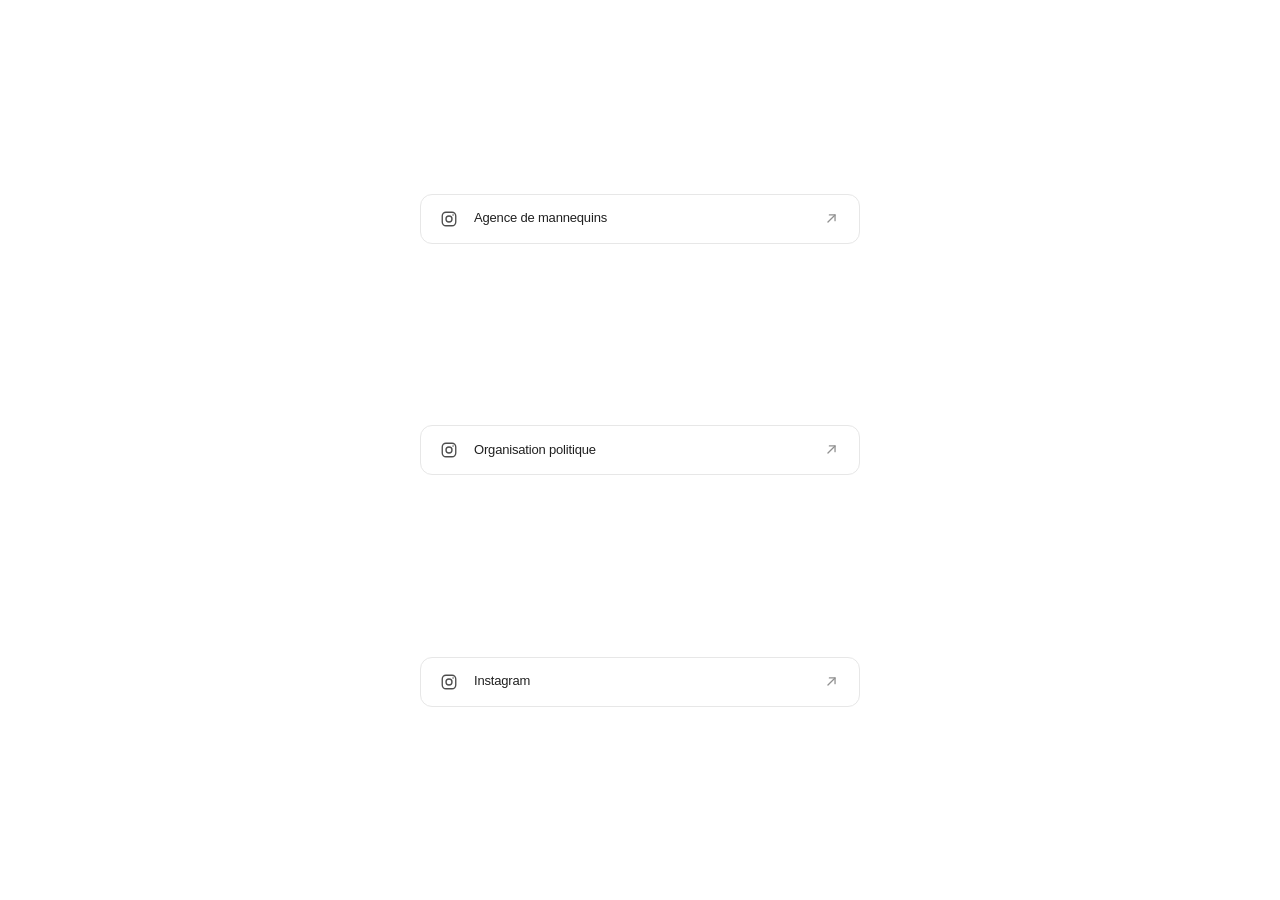
==== index.html @ 720df715 "Remove TikTok link from bio page" ====
<!DOCTYPE html>
<html lang="fr">
<head>
<meta charset="utf-8">
<meta name="viewport" content="width=device-width, initial-scale=1, viewport-fit=cover">
<meta name="theme-color" content="#ffffff">
<meta name="description" content="Agence de mannequins, organisation politique et Instagram.">
<title>Liens</title>
<link rel="stylesheet" href="styles.css">
</head>
<body>
<main class="page">
<nav class="links" aria-label="Liens">
    <a class="card" href="https://www.instagram.com/16parismanagement" target="_blank" rel="noopener noreferrer" aria-label="Agence de mannequins">
      <span class="icon" aria-hidden="true"> <svg viewBox="0 0 24 24" fill="none" stroke="currentColor" stroke-width="1.8" stroke-linecap="round" stroke-linejoin="round" > <rect x="3" y="3" width="18" height="18" rx="5" ></rect> <circle cx="12" cy="12" r="4" ></circle> <circle cx="17.4" cy="6.6" r="1" fill="currentColor" stroke="none" ></circle> </svg> </span>
      <span class="label">Agence de mannequins</span>
      <span class="arrow" aria-hidden="true"> <svg viewBox="0 0 24 24" fill="none" stroke="currentColor" stroke-width="1.8" stroke-linecap="round" stroke-linejoin="round" > <path d="M7 17L17 7"></path> <path d="M9 7h8v8"></path> </svg> </span>
    </a>
    <a class="card" href="https://www.instagram.com/lesnouveauxperesfondateurs" target="_blank" rel="noopener noreferrer" aria-label="Organisation politique">
      <span class="icon" aria-hidden="true"> <svg viewBox="0 0 24 24" fill="none" stroke="currentColor" stroke-width="1.8" stroke-linecap="round" stroke-linejoin="round" > <rect x="3" y="3" width="18" height="18" rx="5" ></rect> <circle cx="12" cy="12" r="4" ></circle> <circle cx="17.4" cy="6.6" r="1" fill="currentColor" stroke="none" ></circle> </svg> </span>
      <span class="label">Organisation politique</span>
      <span class="arrow" aria-hidden="true"> <svg viewBox="0 0 24 24" fill="none" stroke="currentColor" stroke-width="1.8" stroke-linecap="round" stroke-linejoin="round" > <path d="M7 17L17 7"></path> <path d="M9 7h8v8"></path> </svg> </span>
    </a>
    <a class="card" href="https://www.instagram.com/vsljt" target="_blank" rel="noopener noreferrer" aria-label="Instagram">
      <span class="icon" aria-hidden="true"> <svg viewBox="0 0 24 24" fill="none" stroke="currentColor" stroke-width="1.8" stroke-linecap="round" stroke-linejoin="round" > <rect x="3" y="3" width="18" height="18" rx="5" ></rect> <circle cx="12" cy="12" r="4" ></circle> <circle cx="17.4" cy="6.6" r="1" fill="currentColor" stroke="none" ></circle> </svg> </span>
      <span class="label">Instagram</span>
      <span class="arrow" aria-hidden="true"> <svg viewBox="0 0 24 24" fill="none" stroke="currentColor" stroke-width="1.8" stroke-linecap="round" stroke-linejoin="round" > <path d="M7 17L17 7"></path> <path d="M9 7h8v8"></path> </svg> </span>
    </a>
  </nav>
</main>
</body>
</html>
---- styles.css ----
/* Base and white canvas */
:root {
  color-scheme:light;
  --ink:#202020;
  --line:#e7e7e7;
  --ease:cubic-bezier(.22,1,.36,1);
}

* {
  box-sizing:border-box;
  margin:0;
  padding:0;
}

html {
  -webkit-text-size-adjust:100%;
  background:#fff;
}

body {
  min-height:100svh;
  background:#fff;
  color:var(--ink);
  font-family:-apple-system,BlinkMacSystemFont,"Helvetica Neue",Arial,sans-serif;
  -webkit-font-smoothing:antialiased;
  text-rendering:optimizeLegibility;
  padding: max(24px,env(safe-area-inset-top)) max(24px,env(safe-area-inset-right)) max(24px,env(safe-area-inset-bottom)) max(24px,env(safe-area-inset-left));
}

/* Full-height link layout */
.page {
  width:100%;
  max-width:440px;
  margin:0 auto;
}

.links {
  min-height:calc(100svh - max(24px,env(safe-area-inset-top)) - max(24px,env(safe-area-inset-bottom)));
  display:flex;
  flex-direction:column;
  justify-content:space-evenly;
  gap:28px;
  padding:16px 0;
}

/* Link buttons and interaction states */
.card {
  min-height:50px;
  flex-shrink:0;
  display:flex;
  align-items:center;
  gap:16px;
  padding:11px 18px;
  color:var(--ink);
  background:#fff;
  border:1px solid var(--line);
  border-radius:12px;
  text-decoration:none;
  -webkit-tap-highlight-color:transparent;
  transition:transform .3s var(--ease),border-color .3s ease,background-color .3s ease,box-shadow .3s ease;
}

.icon {
  width:19px;
  height:19px;
  flex:0 0 19px;
  display:grid;
  place-items:center;
  color:#4e4e4e;
}

.icon svg {
  width:18px;
  height:18px;
  display:block;
}

.label {
  flex:1;
  min-width:0;
  font-size:13px;
  font-weight:500;
  letter-spacing:-.18px;
  line-height:1.45;
}

.arrow {
  width:18px;
  height:18px;
  flex:0 0 18px;
  color:#909090;
  transition:color .3s ease,transform .3s var(--ease);
}

.arrow svg {
  width:17px;
  height:17px;
  display:block;
}

.card:focus-visible {
  outline:2px solid var(--ink);
  outline-offset:4px;
}

.card:active {
  transform:scale(.985);
  background:#f6f6f6;
}

@media(hover:hover) {
  .card:hover {
    background:#fafafa;
    border-color:#c5c5c5;
    transform:translateY(-2px);
    box-shadow:0 5px 16px #00000004;
  }
  .card:hover .arrow {
    transform:translate(2px,-2px);
    color:var(--ink);
  }
}

/* Staggered entrance; independent translation keeps hover interactions smooth. */
.card {
  --entrance-delay:80ms;
  animation:
    card-reveal 800ms var(--ease) var(--entrance-delay) both,
    card-float 6s ease-in-out calc(var(--entrance-delay) + 800ms) infinite;
}

.card:nth-child(2) { --entrance-delay:240ms; }
.card:nth-child(3) { --entrance-delay:400ms; }
.card:nth-child(4) { --entrance-delay:560ms; }

@keyframes card-reveal {
  from { opacity:0; scale:.985; translate:0 14px; }
  to { opacity:1; scale:1; translate:0 0; }
}

@keyframes card-float {
  0%,100% { translate:0 0; }
  50% { translate:0 -3px; }
}

/* Compact screens and accessibility */
@media(max-width:360px) {
  body {
    padding-left:18px;
    padding-right:18px;
  }
  .card {
    padding:11px 16px;
    gap:14px;
  }
  .label {
    font-size:13px;
  }
}

@media(prefers-reduced-motion:reduce) {
  *,*::before,*::after {
    animation:none!important;
    transition:none!important;
    scroll-behavior:auto!important;
  }
}
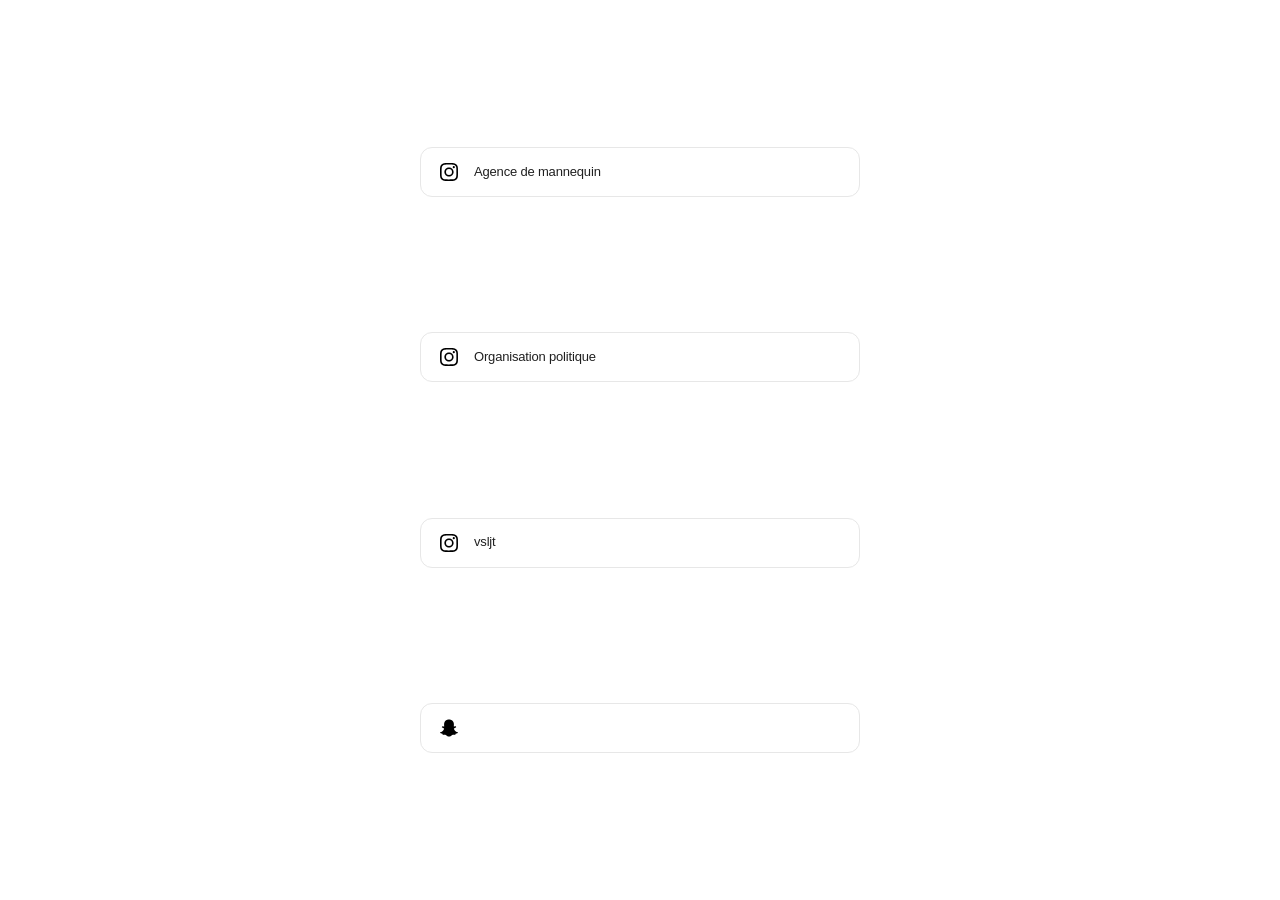
==== commit ac88e268: "Center bio links and add monochrome Snapchat logo" ====
--- a/index.html
+++ b/index.html
@@ -10,21 +10,21 @@
 </head>
 <body>
 <main class="page">
-<nav class="links" aria-label="Liens">
-    <a class="card" href="https://www.instagram.com/16parismanagement" target="_blank" rel="noopener noreferrer" aria-label="Agence de mannequins">
-      <span class="icon" aria-hidden="true"> <svg viewBox="0 0 24 24" fill="none" stroke="currentColor" stroke-width="1.8" stroke-linecap="round" stroke-linejoin="round" > <rect x="3" y="3" width="18" height="18" rx="5" ></rect> <circle cx="12" cy="12" r="4" ></circle> <circle cx="17.4" cy="6.6" r="1" fill="currentColor" stroke="none" ></circle> </svg> </span>
-      <span class="label">Agence de mannequins</span>
-      <span class="arrow" aria-hidden="true"> <svg viewBox="0 0 24 24" fill="none" stroke="currentColor" stroke-width="1.8" stroke-linecap="round" stroke-linejoin="round" > <path d="M7 17L17 7"></path> <path d="M9 7h8v8"></path> </svg> </span>
+  <nav class="links" aria-label="Liens">
+    <a class="card" href="https://www.instagram.com/16parismanagement" target="_blank" rel="noopener noreferrer" aria-label="Agence de mannequin sur Instagram">
+      <span class="icon"><svg viewBox="0 0 24 24" aria-hidden="true"><path d="M7.0301.084c-1.2768.0602-2.1487.264-2.911.5634-.7888.3075-1.4575.72-2.1228 1.3877-.6652.6677-1.075 1.3368-1.3802 2.127-.2954.7638-.4956 1.6365-.552 2.914-.0564 1.2775-.0689 1.6882-.0626 4.947.0062 3.2586.0206 3.6671.0825 4.9473.061 1.2765.264 2.1482.5635 2.9107.308.7889.72 1.4573 1.388 2.1228.6679.6655 1.3365 1.0743 2.1285 1.38.7632.295 1.6361.4961 2.9134.552 1.2773.056 1.6884.069 4.9462.0627 3.2578-.0062 3.668-.0207 4.9478-.0814 1.28-.0607 2.147-.2652 2.9098-.5633.7889-.3086 1.4578-.72 2.1228-1.3881.665-.6682 1.0745-1.3378 1.3795-2.1284.2957-.7632.4966-1.636.552-2.9124.056-1.2809.0692-1.6898.063-4.948-.0063-3.2583-.021-3.6668-.0817-4.9465-.0607-1.2797-.264-2.1487-.5633-2.9117-.3084-.7889-.72-1.4568-1.3876-2.1228C21.2982 1.33 20.628.9208 19.8378.6165 19.074.321 18.2017.1197 16.9244.0645 15.6471.0093 15.236-.005 11.977.0014 8.718.0076 8.31.0215 7.0301.0839m.1402 21.6932c-1.17-.0509-1.8053-.2453-2.2287-.408-.5606-.216-.96-.4771-1.3819-.895-.422-.4178-.6811-.8186-.9-1.378-.1644-.4234-.3624-1.058-.4171-2.228-.0595-1.2645-.072-1.6442-.079-4.848-.007-3.2037.0053-3.583.0607-4.848.05-1.169.2456-1.805.408-2.2282.216-.5613.4762-.96.895-1.3816.4188-.4217.8184-.6814 1.3783-.9003.423-.1651 1.0575-.3614 2.227-.4171 1.2655-.06 1.6447-.072 4.848-.079 3.2033-.007 3.5835.005 4.8495.0608 1.169.0508 1.8053.2445 2.228.408.5608.216.96.4754 1.3816.895.4217.4194.6816.8176.9005 1.3787.1653.4217.3617 1.056.4169 2.2263.0602 1.2655.0739 1.645.0796 4.848.0058 3.203-.0055 3.5834-.061 4.848-.051 1.17-.245 1.8055-.408 2.2294-.216.5604-.4763.96-.8954 1.3814-.419.4215-.8181.6811-1.3783.9-.4224.1649-1.0577.3617-2.2262.4174-1.2656.0595-1.6448.072-4.8493.079-3.2045.007-3.5825-.006-4.848-.0608M16.953 5.5864A1.44 1.44 0 1 0 18.39 4.144a1.44 1.44 0 0 0-1.437 1.4424M5.8385 12.012c.0067 3.4032 2.7706 6.1557 6.173 6.1493 3.4026-.0065 6.157-2.7701 6.1506-6.1733-.0065-3.4032-2.771-6.1565-6.174-6.1498-3.403.0067-6.156 2.771-6.1496 6.1738M8 12.0077a4 4 0 1 1 4.008 3.9921A3.9996 3.9996 0 0 1 8 12.0077"/></svg></span>
+      <span class="label">Agence de mannequin</span>
     </a>
-    <a class="card" href="https://www.instagram.com/lesnouveauxperesfondateurs" target="_blank" rel="noopener noreferrer" aria-label="Organisation politique">
-      <span class="icon" aria-hidden="true"> <svg viewBox="0 0 24 24" fill="none" stroke="currentColor" stroke-width="1.8" stroke-linecap="round" stroke-linejoin="round" > <rect x="3" y="3" width="18" height="18" rx="5" ></rect> <circle cx="12" cy="12" r="4" ></circle> <circle cx="17.4" cy="6.6" r="1" fill="currentColor" stroke="none" ></circle> </svg> </span>
+    <a class="card" href="https://www.instagram.com/lesnouveauxperesfondateurs" target="_blank" rel="noopener noreferrer" aria-label="Organisation politique sur Instagram">
+      <span class="icon"><svg viewBox="0 0 24 24" aria-hidden="true"><path d="M7.0301.084c-1.2768.0602-2.1487.264-2.911.5634-.7888.3075-1.4575.72-2.1228 1.3877-.6652.6677-1.075 1.3368-1.3802 2.127-.2954.7638-.4956 1.6365-.552 2.914-.0564 1.2775-.0689 1.6882-.0626 4.947.0062 3.2586.0206 3.6671.0825 4.9473.061 1.2765.264 2.1482.5635 2.9107.308.7889.72 1.4573 1.388 2.1228.6679.6655 1.3365 1.0743 2.1285 1.38.7632.295 1.6361.4961 2.9134.552 1.2773.056 1.6884.069 4.9462.0627 3.2578-.0062 3.668-.0207 4.9478-.0814 1.28-.0607 2.147-.2652 2.9098-.5633.7889-.3086 1.4578-.72 2.1228-1.3881.665-.6682 1.0745-1.3378 1.3795-2.1284.2957-.7632.4966-1.636.552-2.9124.056-1.2809.0692-1.6898.063-4.948-.0063-3.2583-.021-3.6668-.0817-4.9465-.0607-1.2797-.264-2.1487-.5633-2.9117-.3084-.7889-.72-1.4568-1.3876-2.1228C21.2982 1.33 20.628.9208 19.8378.6165 19.074.321 18.2017.1197 16.9244.0645 15.6471.0093 15.236-.005 11.977.0014 8.718.0076 8.31.0215 7.0301.0839m.1402 21.6932c-1.17-.0509-1.8053-.2453-2.2287-.408-.5606-.216-.96-.4771-1.3819-.895-.422-.4178-.6811-.8186-.9-1.378-.1644-.4234-.3624-1.058-.4171-2.228-.0595-1.2645-.072-1.6442-.079-4.848-.007-3.2037.0053-3.583.0607-4.848.05-1.169.2456-1.805.408-2.2282.216-.5613.4762-.96.895-1.3816.4188-.4217.8184-.6814 1.3783-.9003.423-.1651 1.0575-.3614 2.227-.4171 1.2655-.06 1.6447-.072 4.848-.079 3.2033-.007 3.5835.005 4.8495.0608 1.169.0508 1.8053.2445 2.228.408.5608.216.96.4754 1.3816.895.4217.4194.6816.8176.9005 1.3787.1653.4217.3617 1.056.4169 2.2263.0602 1.2655.0739 1.645.0796 4.848.0058 3.203-.0055 3.5834-.061 4.848-.051 1.17-.245 1.8055-.408 2.2294-.216.5604-.4763.96-.8954 1.3814-.419.4215-.8181.6811-1.3783.9-.4224.1649-1.0577.3617-2.2262.4174-1.2656.0595-1.6448.072-4.8493.079-3.2045.007-3.5825-.006-4.848-.0608M16.953 5.5864A1.44 1.44 0 1 0 18.39 4.144a1.44 1.44 0 0 0-1.437 1.4424M5.8385 12.012c.0067 3.4032 2.7706 6.1557 6.173 6.1493 3.4026-.0065 6.157-2.7701 6.1506-6.1733-.0065-3.4032-2.771-6.1565-6.174-6.1498-3.403.0067-6.156 2.771-6.1496 6.1738M8 12.0077a4 4 0 1 1 4.008 3.9921A3.9996 3.9996 0 0 1 8 12.0077"/></svg></span>
       <span class="label">Organisation politique</span>
-      <span class="arrow" aria-hidden="true"> <svg viewBox="0 0 24 24" fill="none" stroke="currentColor" stroke-width="1.8" stroke-linecap="round" stroke-linejoin="round" > <path d="M7 17L17 7"></path> <path d="M9 7h8v8"></path> </svg> </span>
     </a>
-    <a class="card" href="https://www.instagram.com/vsljt" target="_blank" rel="noopener noreferrer" aria-label="Instagram">
-      <span class="icon" aria-hidden="true"> <svg viewBox="0 0 24 24" fill="none" stroke="currentColor" stroke-width="1.8" stroke-linecap="round" stroke-linejoin="round" > <rect x="3" y="3" width="18" height="18" rx="5" ></rect> <circle cx="12" cy="12" r="4" ></circle> <circle cx="17.4" cy="6.6" r="1" fill="currentColor" stroke="none" ></circle> </svg> </span>
-      <span class="label">Instagram</span>
-      <span class="arrow" aria-hidden="true"> <svg viewBox="0 0 24 24" fill="none" stroke="currentColor" stroke-width="1.8" stroke-linecap="round" stroke-linejoin="round" > <path d="M7 17L17 7"></path> <path d="M9 7h8v8"></path> </svg> </span>
+    <a class="card" href="https://www.instagram.com/vsljt" target="_blank" rel="noopener noreferrer" aria-label="Instagram vsljt">
+      <span class="icon"><svg viewBox="0 0 24 24" aria-hidden="true"><path d="M7.0301.084c-1.2768.0602-2.1487.264-2.911.5634-.7888.3075-1.4575.72-2.1228 1.3877-.6652.6677-1.075 1.3368-1.3802 2.127-.2954.7638-.4956 1.6365-.552 2.914-.0564 1.2775-.0689 1.6882-.0626 4.947.0062 3.2586.0206 3.6671.0825 4.9473.061 1.2765.264 2.1482.5635 2.9107.308.7889.72 1.4573 1.388 2.1228.6679.6655 1.3365 1.0743 2.1285 1.38.7632.295 1.6361.4961 2.9134.552 1.2773.056 1.6884.069 4.9462.0627 3.2578-.0062 3.668-.0207 4.9478-.0814 1.28-.0607 2.147-.2652 2.9098-.5633.7889-.3086 1.4578-.72 2.1228-1.3881.665-.6682 1.0745-1.3378 1.3795-2.1284.2957-.7632.4966-1.636.552-2.9124.056-1.2809.0692-1.6898.063-4.948-.0063-3.2583-.021-3.6668-.0817-4.9465-.0607-1.2797-.264-2.1487-.5633-2.9117-.3084-.7889-.72-1.4568-1.3876-2.1228C21.2982 1.33 20.628.9208 19.8378.6165 19.074.321 18.2017.1197 16.9244.0645 15.6471.0093 15.236-.005 11.977.0014 8.718.0076 8.31.0215 7.0301.0839m.1402 21.6932c-1.17-.0509-1.8053-.2453-2.2287-.408-.5606-.216-.96-.4771-1.3819-.895-.422-.4178-.6811-.8186-.9-1.378-.1644-.4234-.3624-1.058-.4171-2.228-.0595-1.2645-.072-1.6442-.079-4.848-.007-3.2037.0053-3.583.0607-4.848.05-1.169.2456-1.805.408-2.2282.216-.5613.4762-.96.895-1.3816.4188-.4217.8184-.6814 1.3783-.9003.423-.1651 1.0575-.3614 2.227-.4171 1.2655-.06 1.6447-.072 4.848-.079 3.2033-.007 3.5835.005 4.8495.0608 1.169.0508 1.8053.2445 2.228.408.5608.216.96.4754 1.3816.895.4217.4194.6816.8176.9005 1.3787.1653.4217.3617 1.056.4169 2.2263.0602 1.2655.0739 1.645.0796 4.848.0058 3.203-.0055 3.5834-.061 4.848-.051 1.17-.245 1.8055-.408 2.2294-.216.5604-.4763.96-.8954 1.3814-.419.4215-.8181.6811-1.3783.9-.4224.1649-1.0577.3617-2.2262.4174-1.2656.0595-1.6448.072-4.8493.079-3.2045.007-3.5825-.006-4.848-.0608M16.953 5.5864A1.44 1.44 0 1 0 18.39 4.144a1.44 1.44 0 0 0-1.437 1.4424M5.8385 12.012c.0067 3.4032 2.7706 6.1557 6.173 6.1493 3.4026-.0065 6.157-2.7701 6.1506-6.1733-.0065-3.4032-2.771-6.1565-6.174-6.1498-3.403.0067-6.156 2.771-6.1496 6.1738M8 12.0077a4 4 0 1 1 4.008 3.9921A3.9996 3.9996 0 0 1 8 12.0077"/></svg></span>
+      <span class="label">vsljt</span>
+    </a>
+    <a class="card card--snap" href="https://www.snapchat.com/add/vlad" target="_blank" rel="noopener noreferrer" aria-label="Snapchat vlad">
+      <span class="icon"><svg viewBox="0 0 24 24" aria-hidden="true"><path d="M12.206.793c.99 0 4.347.276 5.93 3.821.529 1.193.403 3.219.299 4.847l-.003.06c-.012.18-.022.345-.03.51.075.045.203.09.401.09.3-.016.659-.12 1.033-.301.165-.088.344-.104.464-.104.182 0 .359.029.509.09.45.149.734.479.734.838.015.449-.39.839-1.213 1.168-.089.029-.209.075-.344.119-.45.135-1.139.36-1.333.81-.09.224-.061.524.12.868l.015.015c.06.136 1.526 3.475 4.791 4.014.255.044.435.27.42.509 0 .075-.015.149-.045.225-.24.569-1.273.988-3.146 1.271-.059.091-.12.375-.164.57-.029.179-.074.36-.134.553-.076.271-.27.405-.555.405h-.03c-.135 0-.313-.031-.538-.074-.36-.075-.765-.135-1.273-.135-.3 0-.599.015-.913.074-.6.104-1.123.464-1.723.884-.853.599-1.826 1.288-3.294 1.288-.06 0-.119-.015-.18-.015h-.149c-1.468 0-2.427-.675-3.279-1.288-.599-.42-1.107-.779-1.707-.884-.314-.045-.629-.074-.928-.074-.54 0-.958.089-1.272.149-.211.043-.391.074-.54.074-.374 0-.523-.224-.583-.42-.061-.192-.09-.389-.135-.567-.046-.181-.105-.494-.166-.57-1.918-.222-2.95-.642-3.189-1.226-.031-.063-.052-.15-.055-.225-.015-.243.165-.465.42-.509 3.264-.54 4.73-3.879 4.791-4.02l.016-.029c.18-.345.224-.645.119-.869-.195-.434-.884-.658-1.332-.809-.121-.029-.24-.074-.346-.119-1.107-.435-1.257-.93-1.197-1.273.09-.479.674-.793 1.168-.793.146 0 .27.029.383.074.42.194.789.3 1.104.3.234 0 .384-.06.465-.105l-.046-.569c-.098-1.626-.225-3.651.307-4.837C7.392 1.077 10.739.807 11.727.807l.419-.015h.06z"/></svg></span>
     </a>
   </nav>
 </main>
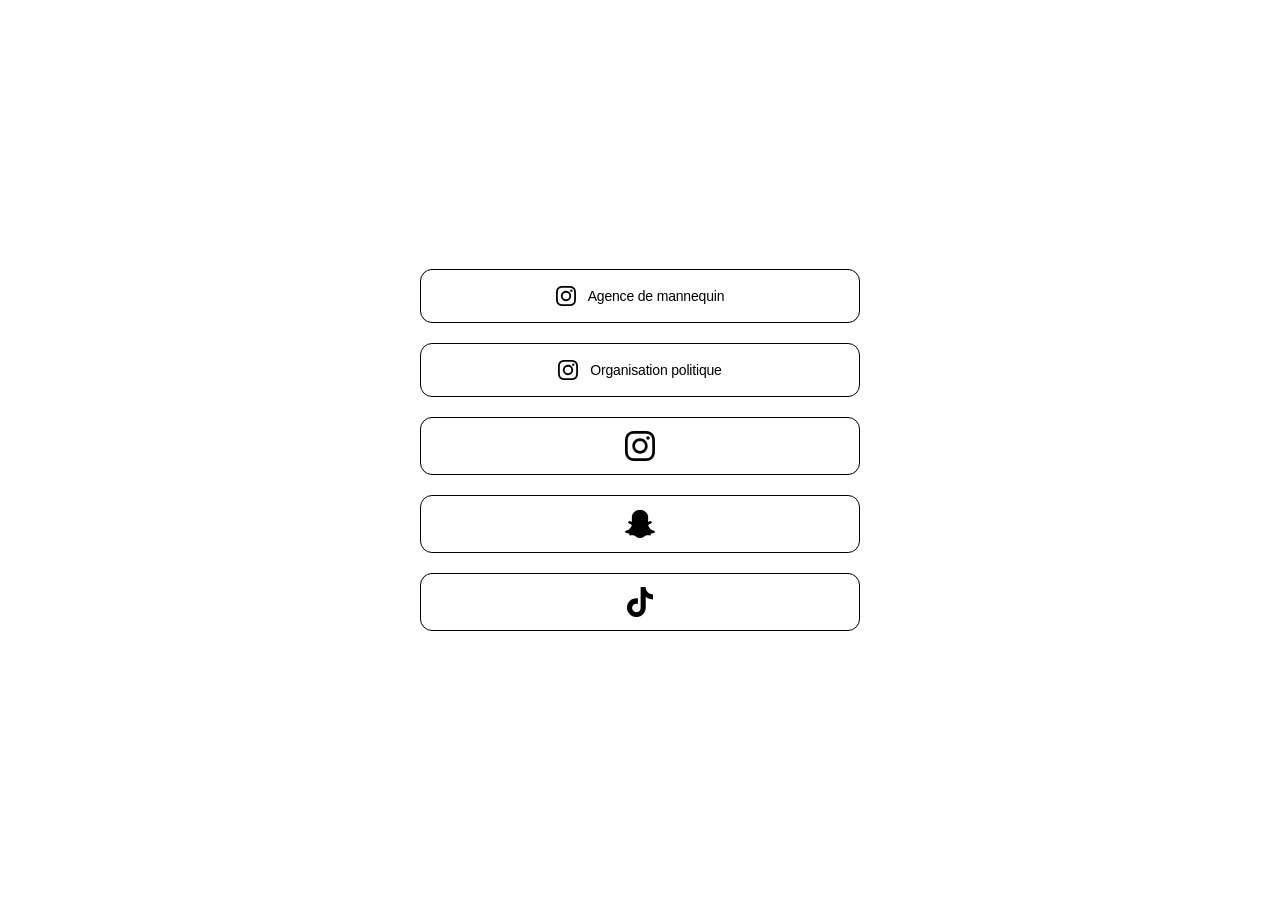
==== commit f42b06f3: "Update Instagram, Snapchat, and TikTok icon links" ====
--- a/index.html
+++ b/index.html
@@ -19,12 +19,14 @@
       <span class="icon"><svg viewBox="0 0 24 24" aria-hidden="true"><path d="M7.0301.084c-1.2768.0602-2.1487.264-2.911.5634-.7888.3075-1.4575.72-2.1228 1.3877-.6652.6677-1.075 1.3368-1.3802 2.127-.2954.7638-.4956 1.6365-.552 2.914-.0564 1.2775-.0689 1.6882-.0626 4.947.0062 3.2586.0206 3.6671.0825 4.9473.061 1.2765.264 2.1482.5635 2.9107.308.7889.72 1.4573 1.388 2.1228.6679.6655 1.3365 1.0743 2.1285 1.38.7632.295 1.6361.4961 2.9134.552 1.2773.056 1.6884.069 4.9462.0627 3.2578-.0062 3.668-.0207 4.9478-.0814 1.28-.0607 2.147-.2652 2.9098-.5633.7889-.3086 1.4578-.72 2.1228-1.3881.665-.6682 1.0745-1.3378 1.3795-2.1284.2957-.7632.4966-1.636.552-2.9124.056-1.2809.0692-1.6898.063-4.948-.0063-3.2583-.021-3.6668-.0817-4.9465-.0607-1.2797-.264-2.1487-.5633-2.9117-.3084-.7889-.72-1.4568-1.3876-2.1228C21.2982 1.33 20.628.9208 19.8378.6165 19.074.321 18.2017.1197 16.9244.0645 15.6471.0093 15.236-.005 11.977.0014 8.718.0076 8.31.0215 7.0301.0839m.1402 21.6932c-1.17-.0509-1.8053-.2453-2.2287-.408-.5606-.216-.96-.4771-1.3819-.895-.422-.4178-.6811-.8186-.9-1.378-.1644-.4234-.3624-1.058-.4171-2.228-.0595-1.2645-.072-1.6442-.079-4.848-.007-3.2037.0053-3.583.0607-4.848.05-1.169.2456-1.805.408-2.2282.216-.5613.4762-.96.895-1.3816.4188-.4217.8184-.6814 1.3783-.9003.423-.1651 1.0575-.3614 2.227-.4171 1.2655-.06 1.6447-.072 4.848-.079 3.2033-.007 3.5835.005 4.8495.0608 1.169.0508 1.8053.2445 2.228.408.5608.216.96.4754 1.3816.895.4217.4194.6816.8176.9005 1.3787.1653.4217.3617 1.056.4169 2.2263.0602 1.2655.0739 1.645.0796 4.848.0058 3.203-.0055 3.5834-.061 4.848-.051 1.17-.245 1.8055-.408 2.2294-.216.5604-.4763.96-.8954 1.3814-.419.4215-.8181.6811-1.3783.9-.4224.1649-1.0577.3617-2.2262.4174-1.2656.0595-1.6448.072-4.8493.079-3.2045.007-3.5825-.006-4.848-.0608M16.953 5.5864A1.44 1.44 0 1 0 18.39 4.144a1.44 1.44 0 0 0-1.437 1.4424M5.8385 12.012c.0067 3.4032 2.7706 6.1557 6.173 6.1493 3.4026-.0065 6.157-2.7701 6.1506-6.1733-.0065-3.4032-2.771-6.1565-6.174-6.1498-3.403.0067-6.156 2.771-6.1496 6.1738M8 12.0077a4 4 0 1 1 4.008 3.9921A3.9996 3.9996 0 0 1 8 12.0077"/></svg></span>
       <span class="label">Organisation politique</span>
     </a>
-    <a class="card" href="https://www.instagram.com/vsljt" target="_blank" rel="noopener noreferrer" aria-label="Instagram vsljt">
+    <a class="card card--snap" href="https://www.instagram.com/vsljt" target="_blank" rel="noopener noreferrer" aria-label="Instagram vsljt">
       <span class="icon"><svg viewBox="0 0 24 24" aria-hidden="true"><path d="M7.0301.084c-1.2768.0602-2.1487.264-2.911.5634-.7888.3075-1.4575.72-2.1228 1.3877-.6652.6677-1.075 1.3368-1.3802 2.127-.2954.7638-.4956 1.6365-.552 2.914-.0564 1.2775-.0689 1.6882-.0626 4.947.0062 3.2586.0206 3.6671.0825 4.9473.061 1.2765.264 2.1482.5635 2.9107.308.7889.72 1.4573 1.388 2.1228.6679.6655 1.3365 1.0743 2.1285 1.38.7632.295 1.6361.4961 2.9134.552 1.2773.056 1.6884.069 4.9462.0627 3.2578-.0062 3.668-.0207 4.9478-.0814 1.28-.0607 2.147-.2652 2.9098-.5633.7889-.3086 1.4578-.72 2.1228-1.3881.665-.6682 1.0745-1.3378 1.3795-2.1284.2957-.7632.4966-1.636.552-2.9124.056-1.2809.0692-1.6898.063-4.948-.0063-3.2583-.021-3.6668-.0817-4.9465-.0607-1.2797-.264-2.1487-.5633-2.9117-.3084-.7889-.72-1.4568-1.3876-2.1228C21.2982 1.33 20.628.9208 19.8378.6165 19.074.321 18.2017.1197 16.9244.0645 15.6471.0093 15.236-.005 11.977.0014 8.718.0076 8.31.0215 7.0301.0839m.1402 21.6932c-1.17-.0509-1.8053-.2453-2.2287-.408-.5606-.216-.96-.4771-1.3819-.895-.422-.4178-.6811-.8186-.9-1.378-.1644-.4234-.3624-1.058-.4171-2.228-.0595-1.2645-.072-1.6442-.079-4.848-.007-3.2037.0053-3.583.0607-4.848.05-1.169.2456-1.805.408-2.2282.216-.5613.4762-.96.895-1.3816.4188-.4217.8184-.6814 1.3783-.9003.423-.1651 1.0575-.3614 2.227-.4171 1.2655-.06 1.6447-.072 4.848-.079 3.2033-.007 3.5835.005 4.8495.0608 1.169.0508 1.8053.2445 2.228.408.5608.216.96.4754 1.3816.895.4217.4194.6816.8176.9005 1.3787.1653.4217.3617 1.056.4169 2.2263.0602 1.2655.0739 1.645.0796 4.848.0058 3.203-.0055 3.5834-.061 4.848-.051 1.17-.245 1.8055-.408 2.2294-.216.5604-.4763.96-.8954 1.3814-.419.4215-.8181.6811-1.3783.9-.4224.1649-1.0577.3617-2.2262.4174-1.2656.0595-1.6448.072-4.8493.079-3.2045.007-3.5825-.006-4.848-.0608M16.953 5.5864A1.44 1.44 0 1 0 18.39 4.144a1.44 1.44 0 0 0-1.437 1.4424M5.8385 12.012c.0067 3.4032 2.7706 6.1557 6.173 6.1493 3.4026-.0065 6.157-2.7701 6.1506-6.1733-.0065-3.4032-2.771-6.1565-6.174-6.1498-3.403.0067-6.156 2.771-6.1496 6.1738M8 12.0077a4 4 0 1 1 4.008 3.9921A3.9996 3.9996 0 0 1 8 12.0077"/></svg></span>
-      <span class="label">vsljt</span>
     </a>
-    <a class="card card--snap" href="https://www.snapchat.com/add/vlad" target="_blank" rel="noopener noreferrer" aria-label="Snapchat vlad">
+    <a class="card card--snap" href="https://www.snapchat.com/add/vsljt" target="_blank" rel="noopener noreferrer" aria-label="Snapchat vsljt">
       <span class="icon"><svg viewBox="0 0 24 24" aria-hidden="true"><path d="M12.206.793c.99 0 4.347.276 5.93 3.821.529 1.193.403 3.219.299 4.847l-.003.06c-.012.18-.022.345-.03.51.075.045.203.09.401.09.3-.016.659-.12 1.033-.301.165-.088.344-.104.464-.104.182 0 .359.029.509.09.45.149.734.479.734.838.015.449-.39.839-1.213 1.168-.089.029-.209.075-.344.119-.45.135-1.139.36-1.333.81-.09.224-.061.524.12.868l.015.015c.06.136 1.526 3.475 4.791 4.014.255.044.435.27.42.509 0 .075-.015.149-.045.225-.24.569-1.273.988-3.146 1.271-.059.091-.12.375-.164.57-.029.179-.074.36-.134.553-.076.271-.27.405-.555.405h-.03c-.135 0-.313-.031-.538-.074-.36-.075-.765-.135-1.273-.135-.3 0-.599.015-.913.074-.6.104-1.123.464-1.723.884-.853.599-1.826 1.288-3.294 1.288-.06 0-.119-.015-.18-.015h-.149c-1.468 0-2.427-.675-3.279-1.288-.599-.42-1.107-.779-1.707-.884-.314-.045-.629-.074-.928-.074-.54 0-.958.089-1.272.149-.211.043-.391.074-.54.074-.374 0-.523-.224-.583-.42-.061-.192-.09-.389-.135-.567-.046-.181-.105-.494-.166-.57-1.918-.222-2.95-.642-3.189-1.226-.031-.063-.052-.15-.055-.225-.015-.243.165-.465.42-.509 3.264-.54 4.73-3.879 4.791-4.02l.016-.029c.18-.345.224-.645.119-.869-.195-.434-.884-.658-1.332-.809-.121-.029-.24-.074-.346-.119-1.107-.435-1.257-.93-1.197-1.273.09-.479.674-.793 1.168-.793.146 0 .27.029.383.074.42.194.789.3 1.104.3.234 0 .384-.06.465-.105l-.046-.569c-.098-1.626-.225-3.651.307-4.837C7.392 1.077 10.739.807 11.727.807l.419-.015h.06z"/></svg></span>
+    </a>
+    <a class="card card--snap" href="https://www.tiktok.com/@vsljt" target="_blank" rel="noopener noreferrer" aria-label="TikTok vsljt">
+      <span class="icon"><svg viewBox="0 0 24 24" aria-hidden="true"><path d="M12.525.02c1.31-.02 2.61-.01 3.91-.02.08 1.53.63 3.09 1.75 4.17 1.12 1.11 2.7 1.62 4.24 1.79v4.03c-1.44-.05-2.89-.35-4.2-.97-.57-.26-1.1-.59-1.62-.93-.01 2.92.01 5.84-.02 8.75-.08 1.4-.54 2.79-1.35 3.94-1.31 1.92-3.58 3.17-5.91 3.21-1.43.08-2.86-.31-4.08-1.03-2.02-1.19-3.44-3.37-3.65-5.71-.02-.5-.03-1-.01-1.49.18-1.9 1.12-3.72 2.58-4.96 1.66-1.44 3.98-2.13 6.15-1.72.02 1.48-.04 2.96-.04 4.44-.99-.32-2.15-.23-3.02.37-.63.41-1.11 1.04-1.36 1.75-.21.51-.15 1.07-.14 1.61.24 1.64 1.82 3.02 3.5 2.87 1.12-.01 2.19-.66 2.77-1.61.19-.33.4-.67.41-1.06.1-1.79.06-3.57.07-5.36.01-4.03-.01-8.05.02-12.07z"/></svg></span>
     </a>
   </nav>
 </main>
--- a/styles.css
+++ b/styles.css
@@ -1,168 +1,163 @@
-/* Base and white canvas */
+/* White canvas and strong black contrast */
 :root {
-  color-scheme:light;
-  --ink:#202020;
-  --line:#e7e7e7;
-  --ease:cubic-bezier(.22,1,.36,1);
+  color-scheme: light;
+  --ink: #000000;
+  --line: #000000;
+  --ease: cubic-bezier(.22,1,.36,1);
 }
 
 * {
-  box-sizing:border-box;
-  margin:0;
-  padding:0;
+  box-sizing: border-box;
+  margin: 0;
+  padding: 0;
 }
 
 html {
-  -webkit-text-size-adjust:100%;
-  background:#fff;
+  -webkit-text-size-adjust: 100%;
+  background: #ffffff;
 }
 
 body {
-  min-height:100svh;
-  background:#fff;
-  color:var(--ink);
-  font-family:-apple-system,BlinkMacSystemFont,"Helvetica Neue",Arial,sans-serif;
-  -webkit-font-smoothing:antialiased;
-  text-rendering:optimizeLegibility;
-  padding: max(24px,env(safe-area-inset-top)) max(24px,env(safe-area-inset-right)) max(24px,env(safe-area-inset-bottom)) max(24px,env(safe-area-inset-left));
+  min-height: 100svh;
+  background: #ffffff;
+  color: var(--ink);
+  font-family: -apple-system, BlinkMacSystemFont, "Helvetica Neue", Arial, sans-serif;
+  -webkit-font-smoothing: antialiased;
+  text-rendering: optimizeLegibility;
+  padding: max(24px, env(safe-area-inset-top)) max(24px, env(safe-area-inset-right)) max(24px, env(safe-area-inset-bottom)) max(24px, env(safe-area-inset-left));
 }
 
-/* Full-height link layout */
 .page {
-  width:100%;
-  max-width:440px;
-  margin:0 auto;
+  width: 100%;
+  max-width: 440px;
+  margin: 0 auto;
 }
 
 .links {
-  min-height:calc(100svh - max(24px,env(safe-area-inset-top)) - max(24px,env(safe-area-inset-bottom)));
-  display:flex;
-  flex-direction:column;
-  justify-content:space-evenly;
-  gap:28px;
-  padding:16px 0;
+  min-height: calc(100svh - max(24px, env(safe-area-inset-top)) - max(24px, env(safe-area-inset-bottom)));
+  display: flex;
+  flex-direction: column;
+  justify-content: center;
+  gap: 20px;
+  padding: 16px 0;
 }
 
-/* Link buttons and interaction states */
 .card {
-  min-height:50px;
-  flex-shrink:0;
-  display:flex;
-  align-items:center;
-  gap:16px;
-  padding:11px 18px;
-  color:var(--ink);
-  background:#fff;
-  border:1px solid var(--line);
-  border-radius:12px;
-  text-decoration:none;
-  -webkit-tap-highlight-color:transparent;
-  transition:transform .3s var(--ease),border-color .3s ease,background-color .3s ease,box-shadow .3s ease;
+  min-height: 54px;
+  flex-shrink: 0;
+  display: flex;
+  align-items: center;
+  justify-content: center;
+  gap: 12px;
+  padding: 11px 18px;
+  color: var(--ink);
+  background: #ffffff;
+  border: 1px solid var(--line);
+  border-radius: 12px;
+  text-decoration: none;
+  -webkit-tap-highlight-color: transparent;
+  transition: transform .3s var(--ease), border-color .3s ease, background-color .3s ease;
 }
 
 .icon {
-  width:19px;
-  height:19px;
-  flex:0 0 19px;
-  display:grid;
-  place-items:center;
-  color:#4e4e4e;
+  width: 20px;
+  height: 20px;
+  flex: 0 0 20px;
+  display: grid;
+  place-items: center;
+  color: #000000;
 }
 
 .icon svg {
-  width:18px;
-  height:18px;
-  display:block;
+  width: 20px;
+  height: 20px;
+  display: block;
+  fill: currentColor;
 }
 
 .label {
-  flex:1;
-  min-width:0;
-  font-size:13px;
-  font-weight:500;
-  letter-spacing:-.18px;
-  line-height:1.45;
+  min-width: 0;
+  color: #000000;
+  font-size: 14px;
+  font-weight: 500;
+  letter-spacing: -.18px;
+  line-height: 1.45;
 }
 
-.arrow {
-  width:18px;
-  height:18px;
-  flex:0 0 18px;
-  color:#909090;
-  transition:color .3s ease,transform .3s var(--ease);
+.card--snap {
+  min-height: 58px;
 }
 
-.arrow svg {
-  width:17px;
-  height:17px;
-  display:block;
+.card--snap .icon {
+  width: 30px;
+  height: 30px;
+  flex-basis: 30px;
+}
+
+.card--snap .icon svg {
+  width: 30px;
+  height: 30px;
 }
 
 .card:focus-visible {
-  outline:2px solid var(--ink);
-  outline-offset:4px;
+  outline: 2px solid #000000;
+  outline-offset: 4px;
 }
 
 .card:active {
-  transform:scale(.985);
-  background:#f6f6f6;
+  transform: scale(.985);
+  background: #ffffff;
 }
 
-@media(hover:hover) {
+@media (hover: hover) {
   .card:hover {
-    background:#fafafa;
-    border-color:#c5c5c5;
-    transform:translateY(-2px);
-    box-shadow:0 5px 16px #00000004;
-  }
-  .card:hover .arrow {
-    transform:translate(2px,-2px);
-    color:var(--ink);
+    background: #ffffff;
+    border-color: #000000;
+    transform: translateY(-2px);
   }
 }
 
-/* Staggered entrance; independent translation keeps hover interactions smooth. */
 .card {
-  --entrance-delay:80ms;
+  --entrance-delay: 80ms;
   animation:
     card-reveal 800ms var(--ease) var(--entrance-delay) both,
     card-float 6s ease-in-out calc(var(--entrance-delay) + 800ms) infinite;
 }
 
-.card:nth-child(2) { --entrance-delay:240ms; }
-.card:nth-child(3) { --entrance-delay:400ms; }
-.card:nth-child(4) { --entrance-delay:560ms; }
+.card:nth-child(2) { --entrance-delay: 240ms; }
+.card:nth-child(3) { --entrance-delay: 400ms; }
+.card:nth-child(4) { --entrance-delay: 560ms; }
 
 @keyframes card-reveal {
-  from { opacity:0; scale:.985; translate:0 14px; }
-  to { opacity:1; scale:1; translate:0 0; }
+  from { opacity: 0; scale: .985; translate: 0 14px; }
+  to { opacity: 1; scale: 1; translate: 0 0; }
 }
 
 @keyframes card-float {
-  0%,100% { translate:0 0; }
-  50% { translate:0 -3px; }
+  0%, 100% { translate: 0 0; }
+  50% { translate: 0 -3px; }
 }
 
-/* Compact screens and accessibility */
-@media(max-width:360px) {
+@media (max-width: 360px) {
   body {
-    padding-left:18px;
-    padding-right:18px;
+    padding-left: 18px;
+    padding-right: 18px;
   }
+
   .card {
-    padding:11px 16px;
-    gap:14px;
+    padding: 11px 16px;
+    gap: 10px;
   }
+
   .label {
-    font-size:13px;
+    font-size: 13px;
   }
 }
 
-@media(prefers-reduced-motion:reduce) {
-  *,*::before,*::after {
-    animation:none!important;
-    transition:none!important;
-    scroll-behavior:auto!important;
+@media (prefers-reduced-motion: reduce) {
+  *, *::before, *::after {
+    animation: none !important;
+    transition: none !important;
+    scroll-behavior: auto !important;
   }
 }
-
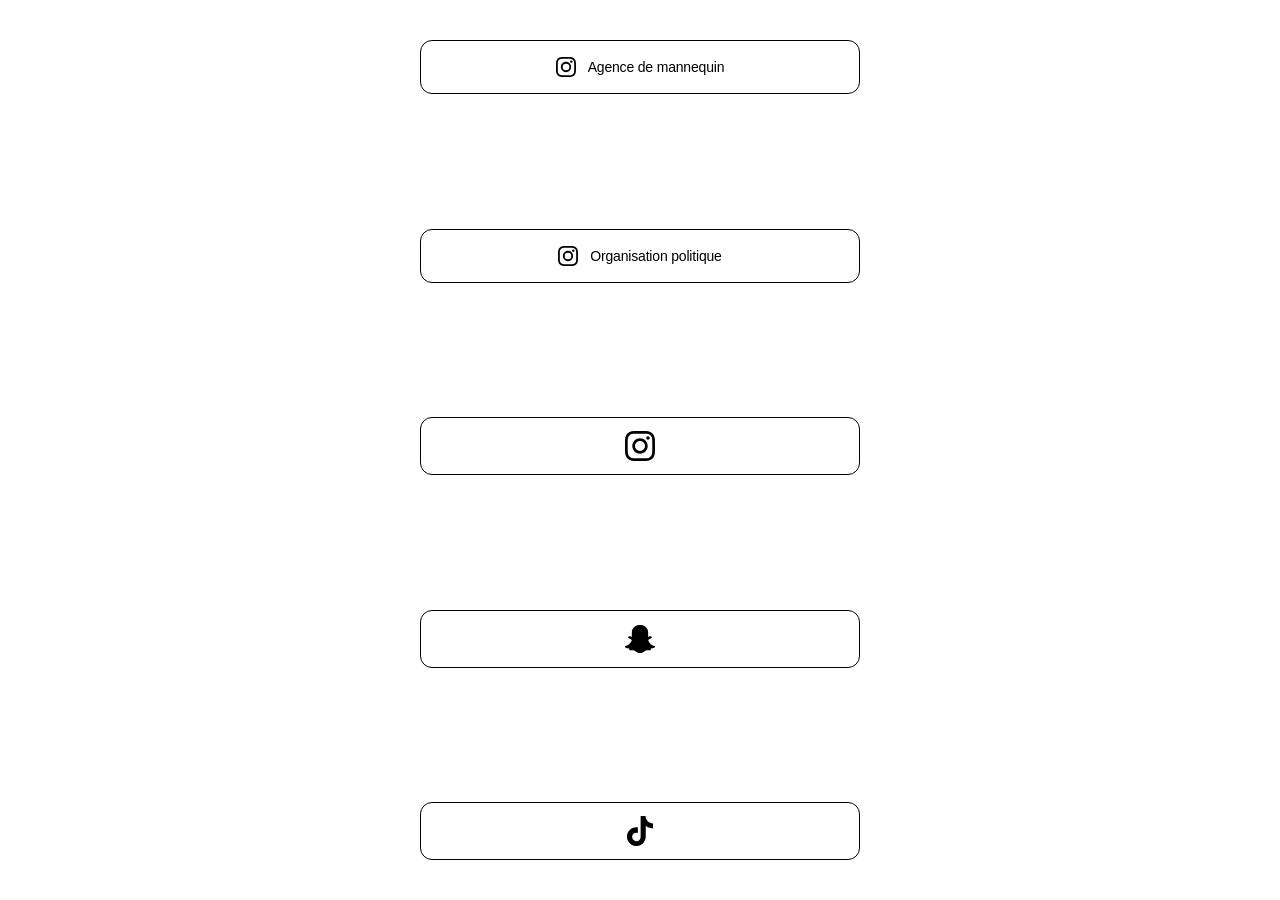
==== commit 8742e6f3: "Refresh cached layout styles in Instagram browser" ====
--- a/index.html
+++ b/index.html
@@ -6,7 +6,7 @@
 <meta name="theme-color" content="#ffffff">
 <meta name="description" content="Agence de mannequins, organisation politique et Instagram.">
 <title>Liens</title>
-<link rel="stylesheet" href="styles.css">
+<link rel="stylesheet" href="styles.css?v=20261103-fullheight">
 </head>
 <body>
 <main class="page">
@@ -30,5 +30,29 @@
     </a>
   </nav>
 </main>
+<script>
+(() => {
+  const body = document.body;
+  const cards = document.querySelectorAll(".card");
+
+  cards.forEach((card) => {
+    card.addEventListener("click", () => {
+      card.classList.add("is-clicked");
+      body.classList.add("is-leaving");
+    });
+  });
+
+  const restorePage = () => {
+    body.classList.remove("is-leaving");
+    cards.forEach((card) => card.classList.remove("is-clicked"));
+  };
+
+  document.addEventListener("visibilitychange", () => {
+    if (!document.hidden) restorePage();
+  });
+  window.addEventListener("pageshow", restorePage);
+  window.addEventListener("pagehide", () => body.classList.add("is-leaving"));
+})();
+</script>
 </body>
 </html>
--- a/styles.css
+++ b/styles.css
@@ -13,12 +13,20 @@
 }
 
 html {
+  height: 100%;
+  overflow: hidden;
+  overscroll-behavior: none;
+  touch-action: pan-x;
   -webkit-text-size-adjust: 100%;
   background: #ffffff;
 }
 
 body {
+  height: 100svh;
   min-height: 100svh;
+  overflow: hidden;
+  overscroll-behavior: none;
+  touch-action: pan-x;
   background: #ffffff;
   color: var(--ink);
   font-family: -apple-system, BlinkMacSystemFont, "Helvetica Neue", Arial, sans-serif;
@@ -30,15 +38,20 @@
 .page {
   width: 100%;
   max-width: 440px;
+  height: 100%;
   margin: 0 auto;
-}
-
-.links {
-  min-height: calc(100svh - max(24px, env(safe-area-inset-top)) - max(24px, env(safe-area-inset-bottom)));
   display: flex;
   flex-direction: column;
-  justify-content: center;
-  gap: 20px;
+  animation: page-arrive 760ms var(--ease) both;
+}
+
+.links {
+  flex: 1;
+  min-height: 0;
+  display: flex;
+  flex-direction: column;
+  justify-content: space-between;
+  gap: clamp(16px, 3.2svh, 30px);
   padding: 16px 0;
 }
 
@@ -56,7 +69,8 @@
   border-radius: 12px;
   text-decoration: none;
   -webkit-tap-highlight-color: transparent;
-  transition: transform .3s var(--ease), border-color .3s ease, background-color .3s ease;
+  transition: transform .38s var(--ease), scale .38s var(--ease), border-color .3s ease, background-color .3s ease;
+  will-change: opacity, transform, translate, scale;
 }
 
 .icon {
@@ -105,7 +119,7 @@
 }
 
 .card:active {
-  transform: scale(.985);
+  scale: .96;
   background: #ffffff;
 }
 
@@ -113,7 +127,7 @@
   .card:hover {
     background: #ffffff;
     border-color: #000000;
-    transform: translateY(-2px);
+    scale: 1.015;
   }
 }
 
@@ -121,21 +135,59 @@
   --entrance-delay: 80ms;
   animation:
     card-reveal 800ms var(--ease) var(--entrance-delay) both,
-    card-float 6s ease-in-out calc(var(--entrance-delay) + 800ms) infinite;
+    card-float 5.2s ease-in-out calc(var(--entrance-delay) + 800ms) infinite;
 }
 
 .card:nth-child(2) { --entrance-delay: 240ms; }
 .card:nth-child(3) { --entrance-delay: 400ms; }
 .card:nth-child(4) { --entrance-delay: 560ms; }
+.card:nth-child(5) { --entrance-delay: 720ms; }
+
+@keyframes page-arrive {
+  from { opacity: 0; }
+  to { opacity: 1; }
+}
+
+@keyframes page-exit {
+  to { opacity: 0; transform: scale(.985); filter: blur(3px); }
+}
 
 @keyframes card-reveal {
-  from { opacity: 0; scale: .985; translate: 0 14px; }
-  to { opacity: 1; scale: 1; translate: 0 0; }
+  from { opacity: 0; transform: translateY(18px) scale(.96); filter: blur(5px); }
+  to { opacity: 1; transform: translateY(0) scale(1); filter: blur(0); }
+}
+
+@keyframes card-click {
+  0% { scale: 1; }
+  45% { scale: .94; }
+  100% { scale: 1; }
+}
+
+@keyframes card-exit {
+  to { opacity: 0; transform: translateY(10px) scale(.97); filter: blur(3px); }
+}
+
+body.is-leaving .links {
+  animation: page-exit 420ms var(--ease) both;
+}
+
+body.is-leaving .card {
+  animation: card-exit 340ms var(--ease) var(--exit-delay, 0ms) both;
+}
+
+body.is-leaving .card:nth-child(1) { --exit-delay: 0ms; }
+body.is-leaving .card:nth-child(2) { --exit-delay: 45ms; }
+body.is-leaving .card:nth-child(3) { --exit-delay: 90ms; }
+body.is-leaving .card:nth-child(4) { --exit-delay: 135ms; }
+body.is-leaving .card:nth-child(5) { --exit-delay: 180ms; }
+
+body.is-leaving .card.is-clicked {
+  animation: card-click 420ms var(--ease) both;
 }
 
 @keyframes card-float {
   0%, 100% { translate: 0 0; }
-  50% { translate: 0 -3px; }
+  50% { translate: 0 -5px; }
 }
 
 @media (max-width: 360px) {
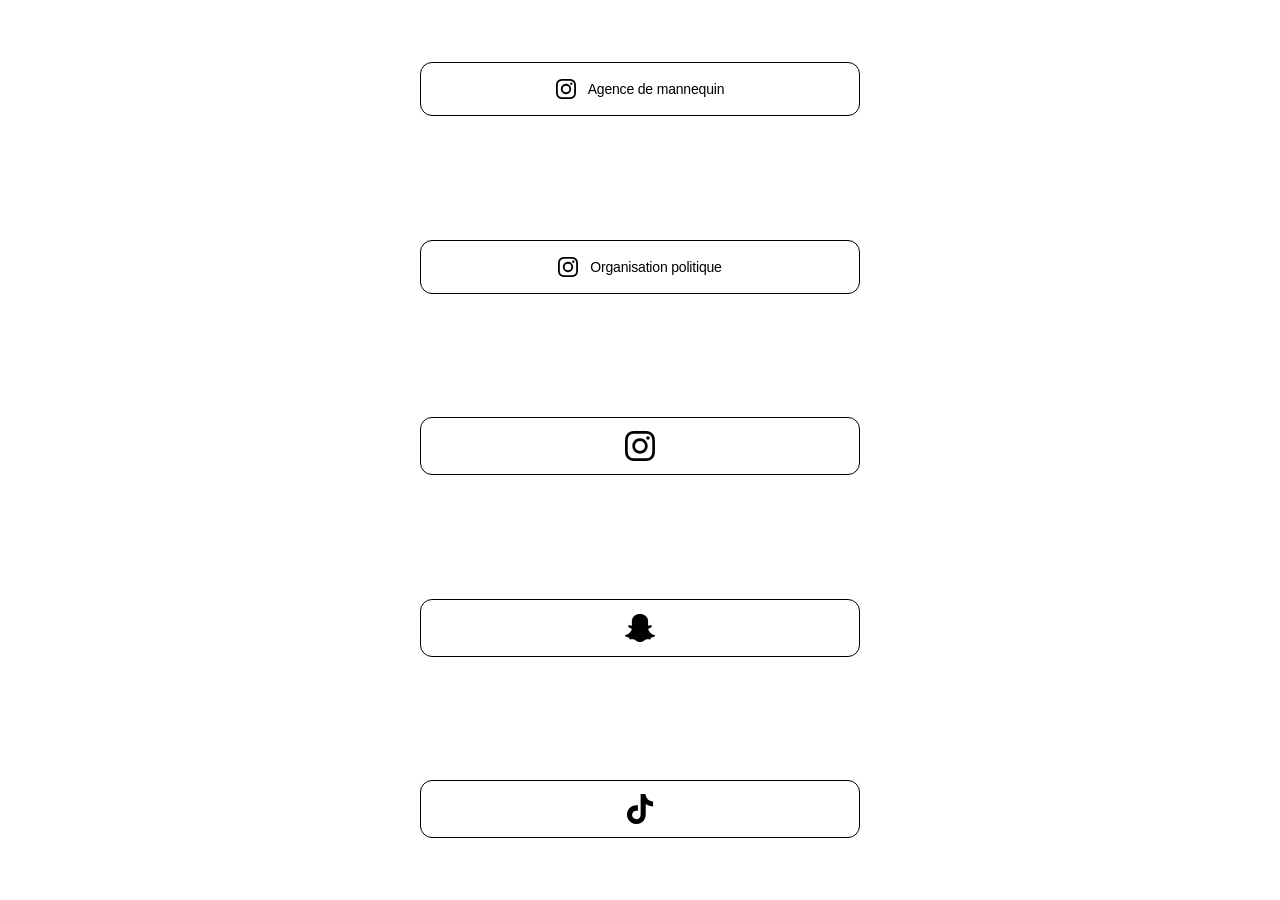
==== commit 8fd0f985: "Refresh the slightly tighter spacing in embedded browsers" ====
--- a/index.html
+++ b/index.html
@@ -6,7 +6,7 @@
 <meta name="theme-color" content="#ffffff">
 <meta name="description" content="Agence de mannequins, organisation politique et Instagram.">
 <title>Liens</title>
-<link rel="stylesheet" href="styles.css?v=20261103-fullheight">
+<link rel="stylesheet" href="styles.css?v=20261103-spacing2">
 </head>
 <body>
 <main class="page">
--- a/styles.css
+++ b/styles.css
@@ -52,7 +52,7 @@
   flex-direction: column;
   justify-content: space-between;
   gap: clamp(16px, 3.2svh, 30px);
-  padding: 16px 0;
+  padding: clamp(28px, 4.5svh, 38px) 0;
 }
 
 .card {
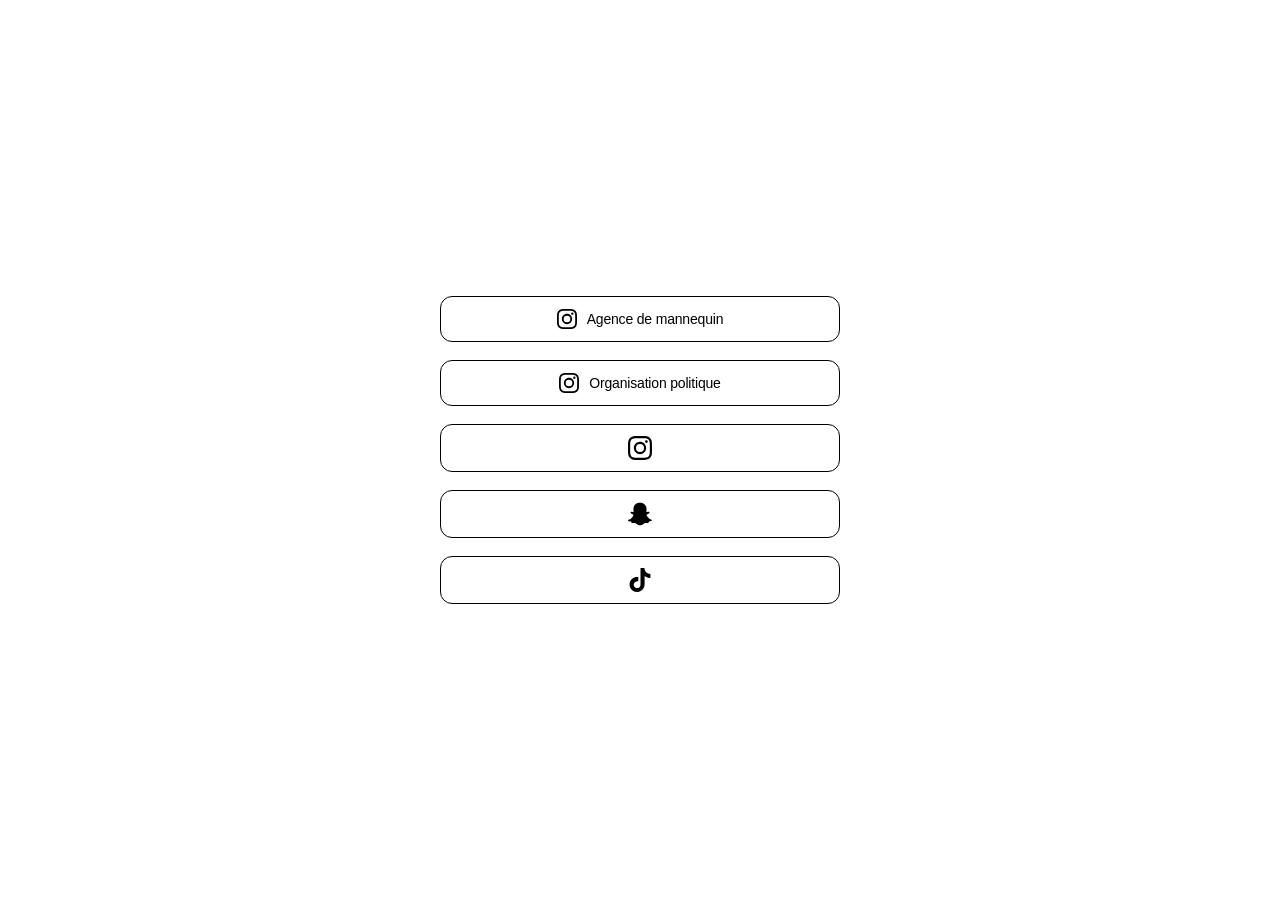
==== commit b2b23a10: "Refresh cached styles for smaller buttons" ====
--- a/index.html
+++ b/index.html
@@ -6,7 +6,7 @@
 <meta name="theme-color" content="#ffffff">
 <meta name="description" content="Agence de mannequins, organisation politique et Instagram.">
 <title>Liens</title>
-<link rel="stylesheet" href="styles.css?v=20261103-spacing2">
+<link rel="stylesheet" href="styles.css?v=20261104-compact">
 </head>
 <body>
 <main class="page">
--- a/styles.css
+++ b/styles.css
@@ -37,7 +37,7 @@
 
 .page {
   width: 100%;
-  max-width: 440px;
+  max-width: 400px;
   height: 100%;
   margin: 0 auto;
   display: flex;
@@ -50,19 +50,19 @@
   min-height: 0;
   display: flex;
   flex-direction: column;
-  justify-content: space-between;
-  gap: clamp(16px, 3.2svh, 30px);
-  padding: clamp(28px, 4.5svh, 38px) 0;
+  justify-content: center;
+  gap: clamp(12px, 2.2svh, 18px);
+  padding: clamp(20px, 3svh, 28px) 0;
 }
 
 .card {
-  min-height: 54px;
+  min-height: 46px;
   flex-shrink: 0;
   display: flex;
   align-items: center;
   justify-content: center;
-  gap: 12px;
-  padding: 11px 18px;
+  gap: 10px;
+  padding: 9px 16px;
   color: var(--ink);
   background: #ffffff;
   border: 1px solid var(--line);
@@ -99,18 +99,18 @@
 }
 
 .card--snap {
-  min-height: 58px;
+  min-height: 48px;
 }
 
 .card--snap .icon {
-  width: 30px;
-  height: 30px;
-  flex-basis: 30px;
+  width: 24px;
+  height: 24px;
+  flex-basis: 24px;
 }
 
 .card--snap .icon svg {
-  width: 30px;
-  height: 30px;
+  width: 24px;
+  height: 24px;
 }
 
 .card:focus-visible {
@@ -197,8 +197,8 @@
   }
 
   .card {
-    padding: 11px 16px;
-    gap: 10px;
+    padding: 9px 14px;
+    gap: 9px;
   }
 
   .label {
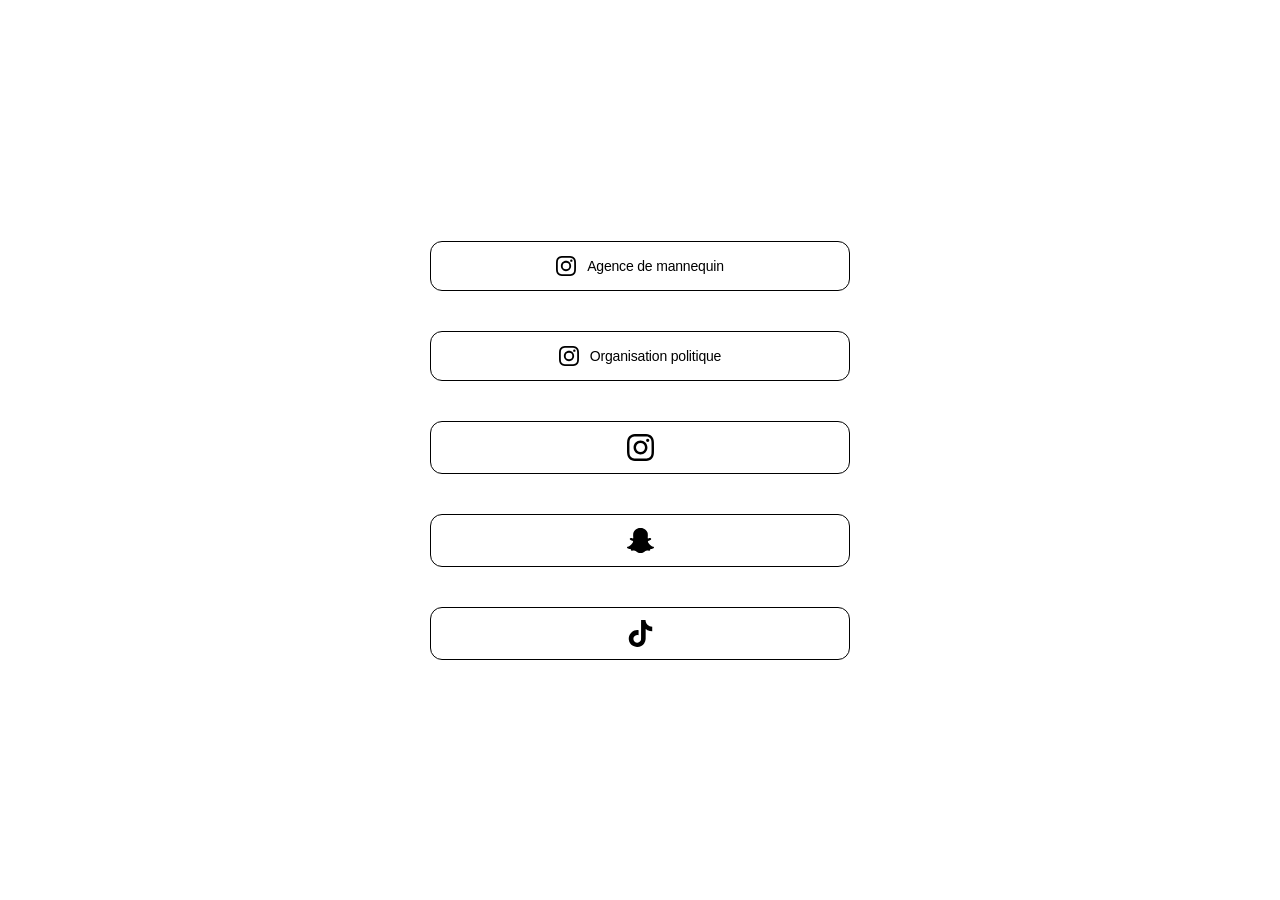
==== commit 13d48947: "Update stylesheet link to balanced version" ====
--- a/index.html
+++ b/index.html
@@ -6,7 +6,7 @@
 <meta name="theme-color" content="#ffffff">
 <meta name="description" content="Agence de mannequins, organisation politique et Instagram.">
 <title>Liens</title>
-<link rel="stylesheet" href="styles.css?v=20261104-compact">
+<link rel="stylesheet" href="styles.css?v=20261104-balanced">
 </head>
 <body>
 <main class="page">
--- a/styles.css
+++ b/styles.css
@@ -37,7 +37,7 @@
 
 .page {
   width: 100%;
-  max-width: 400px;
+  max-width: 420px;
   height: 100%;
   margin: 0 auto;
   display: flex;
@@ -51,18 +51,18 @@
   display: flex;
   flex-direction: column;
   justify-content: center;
-  gap: clamp(12px, 2.2svh, 18px);
+  gap: clamp(20px, 4.5svh, 40px);
   padding: clamp(20px, 3svh, 28px) 0;
 }
 
 .card {
-  min-height: 46px;
+  min-height: 50px;
   flex-shrink: 0;
   display: flex;
   align-items: center;
   justify-content: center;
-  gap: 10px;
-  padding: 9px 16px;
+  gap: 11px;
+  padding: 10px 17px;
   color: var(--ink);
   background: #ffffff;
   border: 1px solid var(--line);
@@ -99,18 +99,18 @@
 }
 
 .card--snap {
-  min-height: 48px;
+  min-height: 53px;
 }
 
 .card--snap .icon {
-  width: 24px;
-  height: 24px;
-  flex-basis: 24px;
+  width: 27px;
+  height: 27px;
+  flex-basis: 27px;
 }
 
 .card--snap .icon svg {
-  width: 24px;
-  height: 24px;
+  width: 27px;
+  height: 27px;
 }
 
 .card:focus-visible {
@@ -197,8 +197,8 @@
   }
 
   .card {
-    padding: 9px 14px;
-    gap: 9px;
+    padding: 10px 15px;
+    gap: 10px;
   }
 
   .label {
